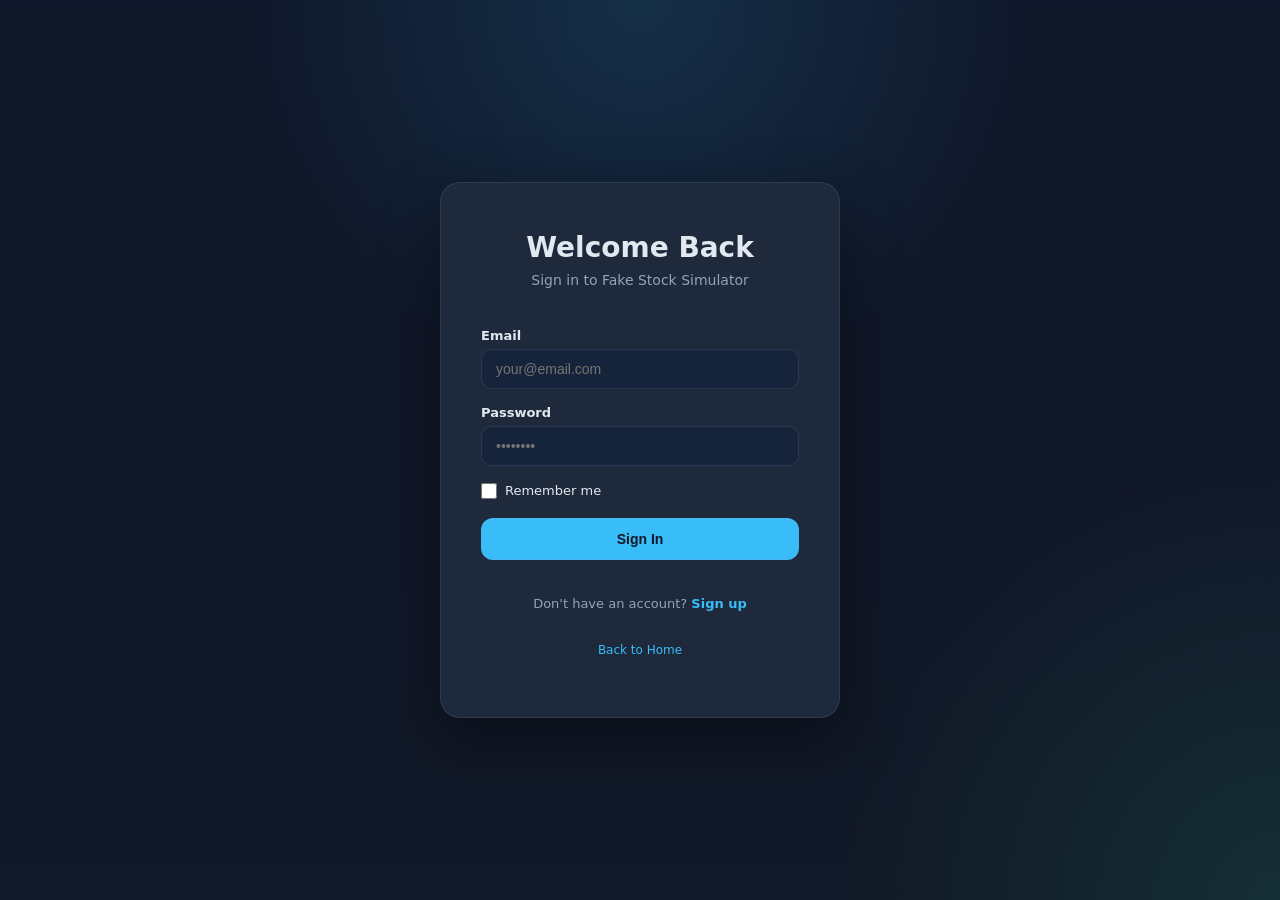
==== login.html @ adfb3de1 "Add files via upload" ====
<!DOCTYPE html>
<html lang="en">
<head>
  <meta charset="UTF-8" />
  <meta name="viewport" content="width=device-width, initial-scale=1.0" />
  <title>Login - Fake Stock Simulator</title>
  <link rel="stylesheet" href="styles.css" />
  <style>
    .login-container {
      display: flex;
      justify-content: center;
      align-items: center;
      min-height: 100vh;
      padding: 20px;
    }

    .login-card {
      background: var(--panel);
      border: 1px solid var(--border);
      border-radius: 20px;
      padding: 48px 40px;
      max-width: 400px;
      width: 100%;
      box-shadow: 0 20px 60px rgba(0, 0, 0, 0.4);
    }

    .login-header {
      text-align: center;
      margin-bottom: 40px;
    }

    .login-header h1 {
      font-size: 28px;
      font-weight: 700;
      margin: 0 0 8px 0;
      color: var(--text);
    }

    .login-header p {
      color: var(--muted);
      font-size: 14px;
      margin: 0;
    }

    .login-divider {
      display: flex;
      align-items: center;
      gap: 12px;
      margin: 32px 0;
      color: var(--muted);
      font-size: 12px;
    }

    .login-divider::before,
    .login-divider::after {
      content: '';
      flex: 1;
      height: 1px;
      background: var(--border);
    }

    .oauth-buttons {
      display: flex;
      flex-direction: column;
      gap: 12px;
    }

    .oauth-btn {
      display: flex;
      align-items: center;
      justify-content: center;
      gap: 10px;
      padding: 14px 20px;
      border: 1px solid var(--border);
      border-radius: 12px;
      background: var(--panel-alt);
      color: var(--text);
      font-size: 14px;
      font-weight: 600;
      cursor: pointer;
      transition: all 0.2s ease;
      text-decoration: none;
    }

    .oauth-btn:hover {
      background: var(--panel);
      border-color: var(--accent);
      transform: translateY(-2px);
      box-shadow: 0 8px 20px rgba(56, 189, 248, 0.15);
    }

    .oauth-btn svg {
      width: 18px;
      height: 18px;
    }

    .oauth-btn.google:hover {
      border-color: #ea4335;
    }

    .oauth-btn.yahoo:hover {
      border-color: #7c2aef;
    }

    .oauth-btn.microsoft:hover {
      border-color: #00a4ef;
    }

    .login-footer {
      text-align: center;
      margin-top: 32px;
      color: var(--muted);
      font-size: 12px;
    }

    .login-footer a {
      color: var(--accent);
      text-decoration: none;
      transition: color 0.2s ease;
    }

    .login-footer a:hover {
      color: var(--text);
    }

    .form-group {
      margin-bottom: 16px;
    }

    .form-group label {
      display: block;
      margin-bottom: 6px;
      font-size: 13px;
      font-weight: 600;
      color: var(--text);
    }
    .form-group .checkbox-label {
      display: inline-flex;
      align-items: center;
      gap: 8px;
      font-weight: 500;
      margin-bottom: 0;
      color: var(--text);
    }
    .form-group .checkbox-label input[type="checkbox"] {
      width: 16px;
      height: 16px;
      margin: 0;
      transform: translateY(1px);
    }

    .form-group input {
      width: 100%;
      padding: 11px 14px;
      border: 1px solid var(--border);
      border-radius: 10px;
      background: var(--panel-alt);
      color: var(--text);
      font-size: 14px;
      transition: all 0.2s ease;
      box-sizing: border-box;
    }

    .form-group input:focus {
      outline: none;
      border-color: var(--accent);
      box-shadow: 0 0 8px rgba(56, 189, 248, 0.2);
    }

    .submit-btn {
      width: 100%;
      padding: 12px 20px;
      border: 1px solid var(--border);
      border-radius: 12px;
      background: var(--accent);
      color: var(--bg);
      font-size: 14px;
      font-weight: 600;
      cursor: pointer;
      transition: all 0.2s ease;
    }

    .submit-btn:hover {
      background: #38bdf8;
      box-shadow: 0 8px 20px rgba(56, 189, 248, 0.25);
      transform: translateY(-2px);
    }

    .error-message {
      color: var(--danger);
      font-size: 12px;
      margin-top: 4px;
      display: none;
    }

    .error-message.show {
      display: block;
    }

    .form-container {
      display: none;
    }

    .form-container.active {
      display: block;
    }

    .oauth-section {
      display: block;
    }

    .oauth-section.hidden {
      display: none;
    }

    .toggle-auth {
      text-align: center;
      margin-top: 24px;
      color: var(--muted);
      font-size: 13px;
    }

    .toggle-auth a {
      color: var(--accent);
      cursor: pointer;
      font-weight: 600;
    }
  </style>
</head>
<body>
  <div class="login-container">
    <div class="login-card">
      <div class="login-header">
        <h1 id="headerTitle">Welcome Back</h1>
        <p id="headerSubtitle">Sign in to Fake Stock Simulator</p>
      </div>

      <!-- Sign In Form -->
      <form id="signInForm" class="form-container active">
        <div class="form-group">
          <label for="signInEmail">Email</label>
          <input type="email" id="signInEmail" placeholder="your@email.com" required>
          <div class="error-message" id="signInEmailError"></div>
        </div>
        <div class="form-group">
          <label for="signInPassword">Password</label>
          <input type="password" id="signInPassword" placeholder="••••••••" required>
          <div class="error-message" id="signInPasswordError"></div>
        </div>
        <div class="form-group">
          <label class="checkbox-label"><input type="checkbox" id="rememberMe"> Remember me</label>
        </div>
        <button type="submit" class="submit-btn">Sign In</button>
      </form>

      <!-- Sign Up Form -->
      <form id="signUpForm" class="form-container">
        <div class="form-group">
          <label for="signUpEmail">Email</label>
          <input type="email" id="signUpEmail" placeholder="your@email.com" required>
          <div class="error-message" id="signUpEmailError"></div>
        </div>
        <div class="form-group">
          <label for="signUpPassword">Password</label>
          <input type="password" id="signUpPassword" placeholder="••••••••" required>
          <div class="error-message" id="signUpPasswordError"></div>
        </div>
        <div class="form-group">
          <label for="signUpConfirm">Confirm Password</label>
          <input type="password" id="signUpConfirm" placeholder="••••••••" required>
          <div class="error-message" id="signUpConfirmError"></div>
        </div>
        <button type="submit" class="submit-btn">Create Account</button>
      </form>

      <!-- OAuth buttons removed — using email/password only -->
      <div style="height:12px"></div>

      <div class="toggle-auth">
        <span id="toggleText">Don't have an account? <a id="toggleLink">Sign up</a></span>
      </div>

      <div class="login-footer">
        <p style="margin-top: 8px;"><a href="index.html">Back to Home</a></p>
      </div>
    </div>
  </div>

  <script>
    document.addEventListener('DOMContentLoaded', function() {
      // Get elements
      const signInForm = document.getElementById('signInForm');
      const signUpForm = document.getElementById('signUpForm');
      const headerTitle = document.getElementById('headerTitle');
      const headerSubtitle = document.getElementById('headerSubtitle');
      const toggleText = document.getElementById('toggleText');
      const oauthDivider = document.getElementById('oauthDivider'); // may be null

      function attachToggle() {
        const toggleLink = document.getElementById('toggleLink');
        if (!toggleLink) return;
        toggleLink.addEventListener('click', function(e) {
          e.preventDefault();
          const isSignIn = signInForm.classList.contains('active');
          if (isSignIn) {
            // Switch to sign up
            signInForm.classList.remove('active');
            signUpForm.classList.add('active');
            headerTitle.textContent = 'Create Account';
            headerSubtitle.textContent = 'Join Fake Stock Simulator';
            if (oauthDivider) oauthDivider.textContent = 'SIGN UP WITH';
            toggleText.innerHTML = 'Already have an account? <a id="toggleLink" style="cursor: pointer; color: var(--accent); font-weight: 600;">Sign in</a>';
          } else {
            // Switch to sign in
            signInForm.classList.add('active');
            signUpForm.classList.remove('active');
            headerTitle.textContent = 'Welcome Back';
            headerSubtitle.textContent = 'Sign in to Fake Stock Simulator';
            if (oauthDivider) oauthDivider.textContent = 'SIGN IN WITH';
            toggleText.innerHTML = 'Don\'t have an account? <a id="toggleLink" style="cursor: pointer; color: var(--accent); font-weight: 600;">Sign up</a>';
          }
          // Re-attach to the newly created link
          attachToggle();
        });
      }

      attachToggle();

      // Sign in handler
      if (signInForm) {
        signInForm.addEventListener('submit', function(e) {
          e.preventDefault();
          const email = document.getElementById('signInEmail').value.trim();
          const password = document.getElementById('signInPassword').value;
          const remember = document.getElementById('rememberMe').checked;
          document.getElementById('signInEmailError').classList.remove('show');
          document.getElementById('signInPasswordError').classList.remove('show');
          let hasError = false;
          if (!email) {
            document.getElementById('signInEmailError').textContent = 'Email is required';
            document.getElementById('signInEmailError').classList.add('show');
            hasError = true;
          }
          if (!password) {
            document.getElementById('signInPasswordError').textContent = 'Password is required';
            document.getElementById('signInPasswordError').classList.add('show');
            hasError = true;
          }
          if (!hasError) {
            const accounts = JSON.parse(localStorage.getItem('accounts')) || [];
            const account = accounts.find(acc => acc.email === email && acc.password === password);
            if (account) {
              // store login in localStorage if remember checked, otherwise in sessionStorage
              if (remember) {
                localStorage.setItem('userLoggedIn', 'true');
                localStorage.setItem('loginProvider', 'email');
                localStorage.setItem('userEmail', email);
              } else {
                sessionStorage.setItem('userLoggedIn', 'true');
                sessionStorage.setItem('loginProvider', 'email');
                sessionStorage.setItem('userEmail', email);
              }
              window.location.href = 'index.html';
            } else {
              document.getElementById('signInPasswordError').textContent = 'Invalid email or password';
              document.getElementById('signInPasswordError').classList.add('show');
            }
          }
        });
      }

      // Sign up handler
      if (signUpForm) {
        signUpForm.addEventListener('submit', function(e) {
          e.preventDefault();
          const email = document.getElementById('signUpEmail').value.trim();
          const password = document.getElementById('signUpPassword').value;
          const confirmPassword = document.getElementById('signUpConfirm').value;
          document.getElementById('signUpEmailError').classList.remove('show');
          document.getElementById('signUpPasswordError').classList.remove('show');
          document.getElementById('signUpConfirmError').classList.remove('show');
          let hasError = false;
          if (!email) {
            document.getElementById('signUpEmailError').textContent = 'Email is required';
            document.getElementById('signUpEmailError').classList.add('show');
            hasError = true;
          }
          if (!password) {
            document.getElementById('signUpPasswordError').textContent = 'Password is required';
            document.getElementById('signUpPasswordError').classList.add('show');
            hasError = true;
          }
          if (password && password.length < 6) {
            document.getElementById('signUpPasswordError').textContent = 'Password must be at least 6 characters';
            document.getElementById('signUpPasswordError').classList.add('show');
            hasError = true;
          }
          if (password !== confirmPassword) {
            document.getElementById('signUpConfirmError').textContent = 'Passwords do not match';
            document.getElementById('signUpConfirmError').classList.add('show');
            hasError = true;
          }
          if (!hasError) {
            const accounts = JSON.parse(localStorage.getItem('accounts')) || [];
            if (accounts.find(acc => acc.email === email)) {
              document.getElementById('signUpEmailError').textContent = 'This email is already registered';
              document.getElementById('signUpEmailError').classList.add('show');
            } else {
              accounts.push({ email, password });
              localStorage.setItem('accounts', JSON.stringify(accounts));
              // by default sign-up will remember the user (store in localStorage)
              localStorage.setItem('userLoggedIn', 'true');
              localStorage.setItem('loginProvider', 'email');
              localStorage.setItem('userEmail', email);
              window.location.href = 'index.html';
            }
          }
        });
      }

      // OAuth handlers: removed simulated click handling so links navigate to providers.
      // To enable real OAuth, replace the placeholder client IDs in the link hrefs
      // with your registered client IDs and redirect URIs. The provider will
      // redirect back to your app's callback URL where you should handle the
      // OAuth code exchange on the server side.
    });
  </script>
</body>
</html>
---- styles.css ----
:root {
  --bg: #121827;
  --panel: #1e293b;
  --panel-alt: #15233b;
  --text: #e2e8f0;
  --muted: #94a3b8;
  --accent: #38bdf8;
  --success: #34d399;
  --danger: #f87171;
  --border: rgba(148, 163, 184, 0.16);
}

* {
  box-sizing: border-box;
}

body {
  margin: 0;
  min-height: 100vh;
  font-family: Inter, system-ui, sans-serif;
  color: var(--text);
  background: radial-gradient(circle at top, rgba(56, 189, 248, 0.15), transparent 36%),
    radial-gradient(circle at bottom right, rgba(52, 211, 153, 0.12), transparent 28%),
    linear-gradient(180deg, #0f172a 0%, #111827 100%);
}

.app-shell {
  max-width: 1200px;
  margin: 0 auto;
  padding: 24px;
  position: relative;
}

.market-clock {
  position: fixed;
  right: 18px;
  bottom: 18px;
  padding: 10px 14px;
  border-radius: 16px;
  font-size: 0.92rem;
  font-weight: 700;
  letter-spacing: 0.02em;
  background: rgba(15, 23, 42, 0.96);
  border: 1px solid rgba(148, 163, 184, 0.24);
  color: var(--text);
  z-index: 9999;
  cursor: pointer;
  transition: all 0.2s ease;
  overflow: visible;
}

.market-clock:hover {
  border-color: rgba(52, 211, 153, 0.6);
  box-shadow: 0 0 12px rgba(52, 211, 153, 0.25);
}

.market-clock.open {
  border-color: rgba(52, 211, 153, 0.45);
}

.market-clock.closed {
  border-color: rgba(248, 113, 113, 0.35);
}

.market-clock-tooltip {
  display: none;
  position: absolute;
  bottom: 100%;
  right: 0;
  margin-bottom: 8px;
  background: var(--panel);
  border: 1px solid rgba(52, 211, 153, 0.5);
  border-bottom: 2px solid rgba(52, 211, 153, 0.7);
  border-radius: 16px;
  padding: 16px;
  min-width: 240px;
  box-shadow: 0 18px 45px rgba(52, 211, 153, 0.15);
  z-index: 10000;
  white-space: nowrap;
  pointer-events: auto;
}

/* Responsive adjustments: center on small screens and allow tooltip wrapping */
@media (max-width: 640px) {
  .market-clock {
    right: 50%;
    left: auto;
    transform: translateX(50%);
    bottom: 12px;
    padding: 8px 12px;
    font-size: 0.88rem;
  }
  .market-clock-tooltip {
    right: 50%;
    left: auto;
    transform: translateX(50%);
    bottom: calc(100% + 8px);
    white-space: normal;
    min-width: 200px;
    max-width: calc(100vw - 40px);
    box-sizing: border-box;
  }
}

@media (min-width: 641px) and (max-width: 1000px) {
  /* Slightly adjust placement on medium screens */
  .market-clock {
    right: 14px;
    bottom: 14px;
    font-size: 0.9rem;
  }
  .market-clock-tooltip {
    min-width: 220px;
  }
}

.market-clock:hover .market-clock-tooltip {
  display: block;
}

.market-clock-tooltip table {
  width: 100%;
  border-collapse: collapse;
  min-width: auto;
  font-size: 0.9rem;
}

.market-clock-tooltip th,
.market-clock-tooltip td {
  padding: 8px 0;
  text-align: left;
  border: none;
}

.market-clock-tooltip th {
  color: var(--muted);
  font-weight: 600;
  padding-bottom: 10px;
  border-bottom: 1px solid rgba(148, 163, 184, 0.12);
}

.market-clock-tooltip td {
  color: var(--text);
}

.market-clock-tooltip td:first-child {
  padding-right: 16px;
}

header {
  margin-bottom: 24px;
}

header h1 {
  margin: 0;
  font-size: clamp(2rem, 3vw, 3rem);
}

header p {
  margin: 10px 0 0;
  color: var(--muted);
}

.main-nav {
  display: flex;
  flex-wrap: wrap;
  gap: 10px;
  margin-top: 18px;
}

.main-nav a {
  display: inline-flex;
  align-items: center;
  justify-content: center;
  padding: 10px 14px;
  border-radius: 999px;
  background: rgba(56, 189, 248, 0.12);
  color: var(--accent);
  text-decoration: none;
  font-weight: 600;
  transition: background 0.2s ease;
}

.main-nav a:hover {
  background: rgba(56, 189, 248, 0.2);
}

.top-panel,
.panel-grid {
  display: grid;
  gap: 16px;
}

.top-panel {
  grid-template-columns: repeat(auto-fit, minmax(200px, 1fr));
  margin-bottom: 16px;
}

.panel-grid {
  grid-template-columns: repeat(auto-fit, minmax(280px, 1fr));
  margin-bottom: 16px;
}

.panel,
.summary-card {
  background: var(--panel);
  border: 1px solid var(--border);
  border-radius: 18px;
  padding: 20px;
  box-shadow: 0 18px 45px rgba(7, 16, 40, 0.18);
}

.summary-card h2,
.panel h2 {
  margin: 0 0 14px;
  font-size: 1.05rem;
}

.summary-card div {
  font-size: 2rem;
  font-weight: 700;
}

.market-status-card {
  display: flex;
  align-items: center;
  justify-content: center;
  text-align: center;
  min-height: 102px;
  font-size: 0.95rem;
  color: var(--text);
}

.market-open {
  border-color: rgba(52, 211, 153, 0.35);
  background: rgba(52, 211, 153, 0.08);
}

.market-closed {
  border-color: rgba(248, 113, 113, 0.25);
  background: rgba(248, 113, 113, 0.08);
}

.table-scroll {
  overflow-x: auto;
}

table {
  width: 100%;
  border-collapse: collapse;
  min-width: 600px;
}

thead th {
  text-align: left;
  padding: 12px 10px;
  font-size: 0.95rem;
  color: var(--muted);
}

tbody tr {
  border-top: 1px solid rgba(148, 163, 184, 0.12);
}

td {
  padding: 12px 10px;
  font-size: 0.95rem;
}

button,
input,
select {
  width: 100%;
  display: block;
  border-radius: 12px;
}

select,
input {
  border: 1px solid rgba(148, 163, 184, 0.18);
  background: rgba(15, 23, 42, 0.88);
  color: var(--text);
  padding: 12px 14px;
  margin-bottom: 14px;
}

button {
  border: none;
  background: linear-gradient(135deg, #38bdf8, #0ea5e9);
  color: #fff;
  font-weight: 700;
  padding: 14px 18px;
  cursor: pointer;
  transition: transform 0.2s ease, filter 0.2s ease;
}

button:hover {
  filter: brightness(1.05);
  transform: translateY(-1px);
}

button.secondary {
  margin-top: 8px;
  background: rgba(148, 163, 184, 0.14);
  color: var(--text);
}

.feed {
  display: grid;
  gap: 12px;
  max-height: 260px;
  overflow-y: auto;
  padding-right: 4px;
}

.feed-item {
  background: var(--panel-alt);
  border: 1px solid rgba(148, 163, 184, 0.1);
  border-radius: 14px;
  padding: 14px;
  color: var(--text);
}

.feed-item time {
  display: block;
  margin-top: 6px;
  color: var(--muted);
  font-size: 0.85rem;
}

.price-up {
  color: var(--success);
}

.price-down {
  color: var(--danger);
}

@media (max-width: 820px) {
  .panel,
  .summary-card {
    border-radius: 16px;
  }
}

/* Global responsive adjustments */
@media (max-width: 1000px) {
  .app-shell {
    padding: 16px;
  }
  .panel-grid {
    grid-template-columns: 1fr;
    gap: 12px;
  }
  .top-panel {
    grid-template-columns: 1fr 1fr;
  }
  header h1 {
    font-size: clamp(1.4rem, 4vw, 2.2rem);
  }
  .main-nav {
    gap: 8px;
  }
}

@media (max-width: 640px) {
  .app-shell {
    padding: 12px;
  }
  .top-panel {
    grid-template-columns: 1fr;
  }
  .panel,
  .summary-card {
    padding: 12px;
  }
  .market-clock {
    right: 50%;
    transform: translateX(50%);
  }
  table {
    min-width: 0;
    font-size: 0.92rem;
  }
  thead th,
  td {
    padding: 8px 6px;
  }
  .feed {
    max-height: 200px;
  }
  /* Reduce button padding on small screens */
  button {
    padding: 10px 12px;
  }
}

/* Ensure modals/tooltips don't overflow on small viewports */
@media (max-width: 420px) {
  .market-clock-tooltip {
    min-width: 160px;
    max-width: calc(100vw - 24px);
    padding: 10px;
  }
}
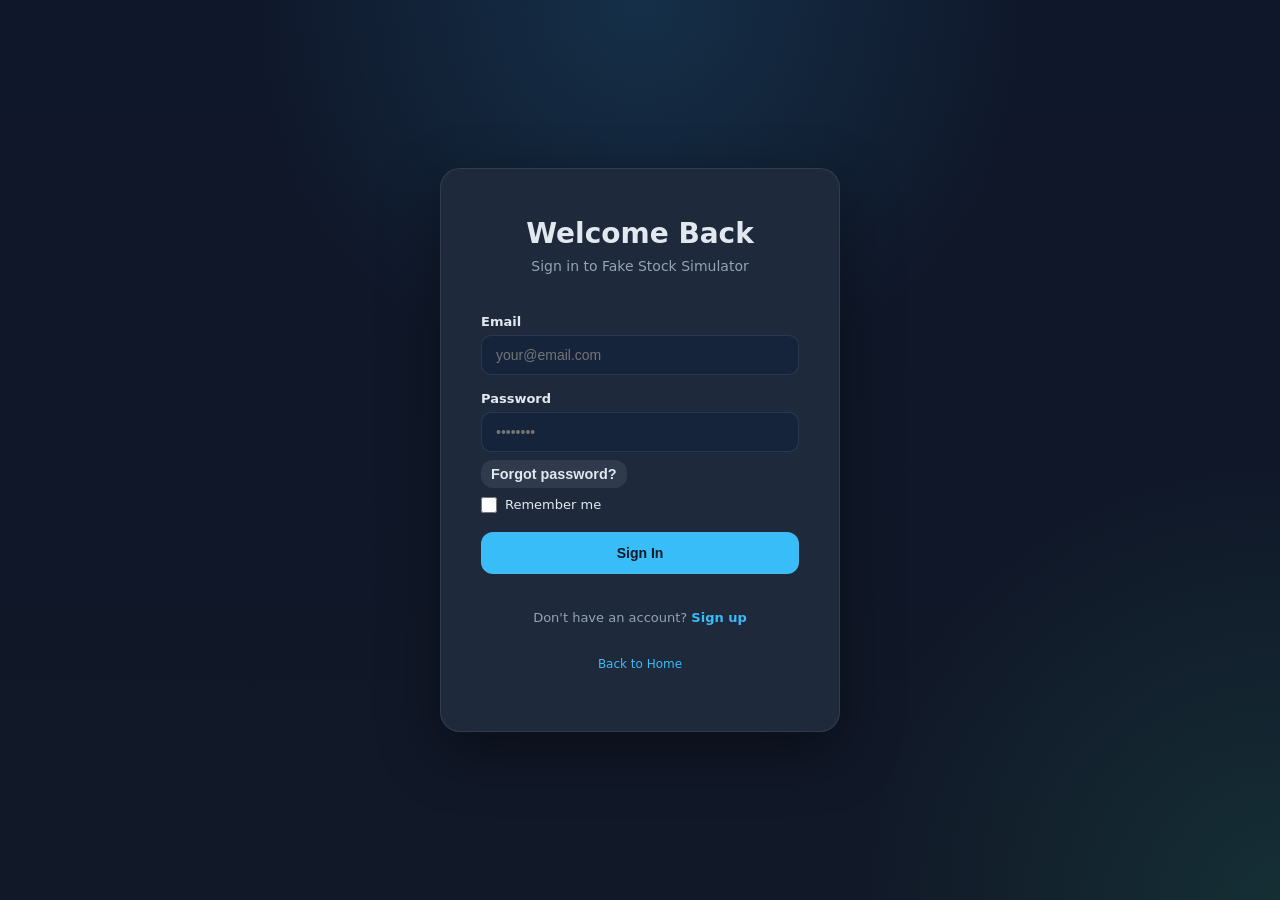
==== commit 7c8fa925: "Add files via upload I js deleted all the files, edited thru vs code, and then uploaded them back to" ====
--- a/login.html
+++ b/login.html
@@ -246,6 +246,9 @@
           <label for="signInPassword">Password</label>
           <input type="password" id="signInPassword" placeholder="••••••••" required>
           <div class="error-message" id="signInPasswordError"></div>
+        </div>
+        <div class="form-group" style="text-align: right; margin-top: -8px; margin-bottom: 8px;">
+          <button type="button" id="forgotPasswordBtn" class="secondary" style="width: auto; padding: 6px 10px; font-size: 0.9rem;">Forgot password?</button>
         </div>
         <div class="form-group">
           <label class="checkbox-label"><input type="checkbox" id="rememberMe"> Remember me</label>
@@ -369,6 +372,30 @@
         });
       }
 
+        // Forgot password handler - opens mailto: to the entered email
+        const forgotBtn = document.getElementById('forgotPasswordBtn');
+        if (forgotBtn) {
+          forgotBtn.addEventListener('click', function() {
+            const email = document.getElementById('signInEmail').value.trim();
+            if (!email) {
+              // If no email entered, show a friendly prompt
+              alert('Please enter your email in the Email field so we can send a password reset request.');
+              return;
+            }
+            const subject = encodeURIComponent('Password reset request');
+            const body = encodeURIComponent('Hello,%0D%0A%0D%0AI would like to request a password reset for the account associated with this email: ' + email + '%0D%0A%0D%0AThanks.');
+            // Open user's mail client with prefilled message without navigating away
+            const a = document.createElement('a');
+            a.href = `mailto:${email}?subject=${subject}&body=${body}`;
+            a.target = '_blank';
+            a.rel = 'noopener noreferrer';
+            a.style.display = 'none';
+            document.body.appendChild(a);
+            a.click();
+            setTimeout(() => a.remove(), 1000);
+          });
+        }
+
       // Sign up handler
       if (signUpForm) {
         signUpForm.addEventListener('submit', function(e) {
@@ -418,6 +445,8 @@
         });
       }
 
+      
+
       // OAuth handlers: removed simulated click handling so links navigate to providers.
       // To enable real OAuth, replace the placeholder client IDs in the link hrefs
       // with your registered client IDs and redirect URIs. The provider will
